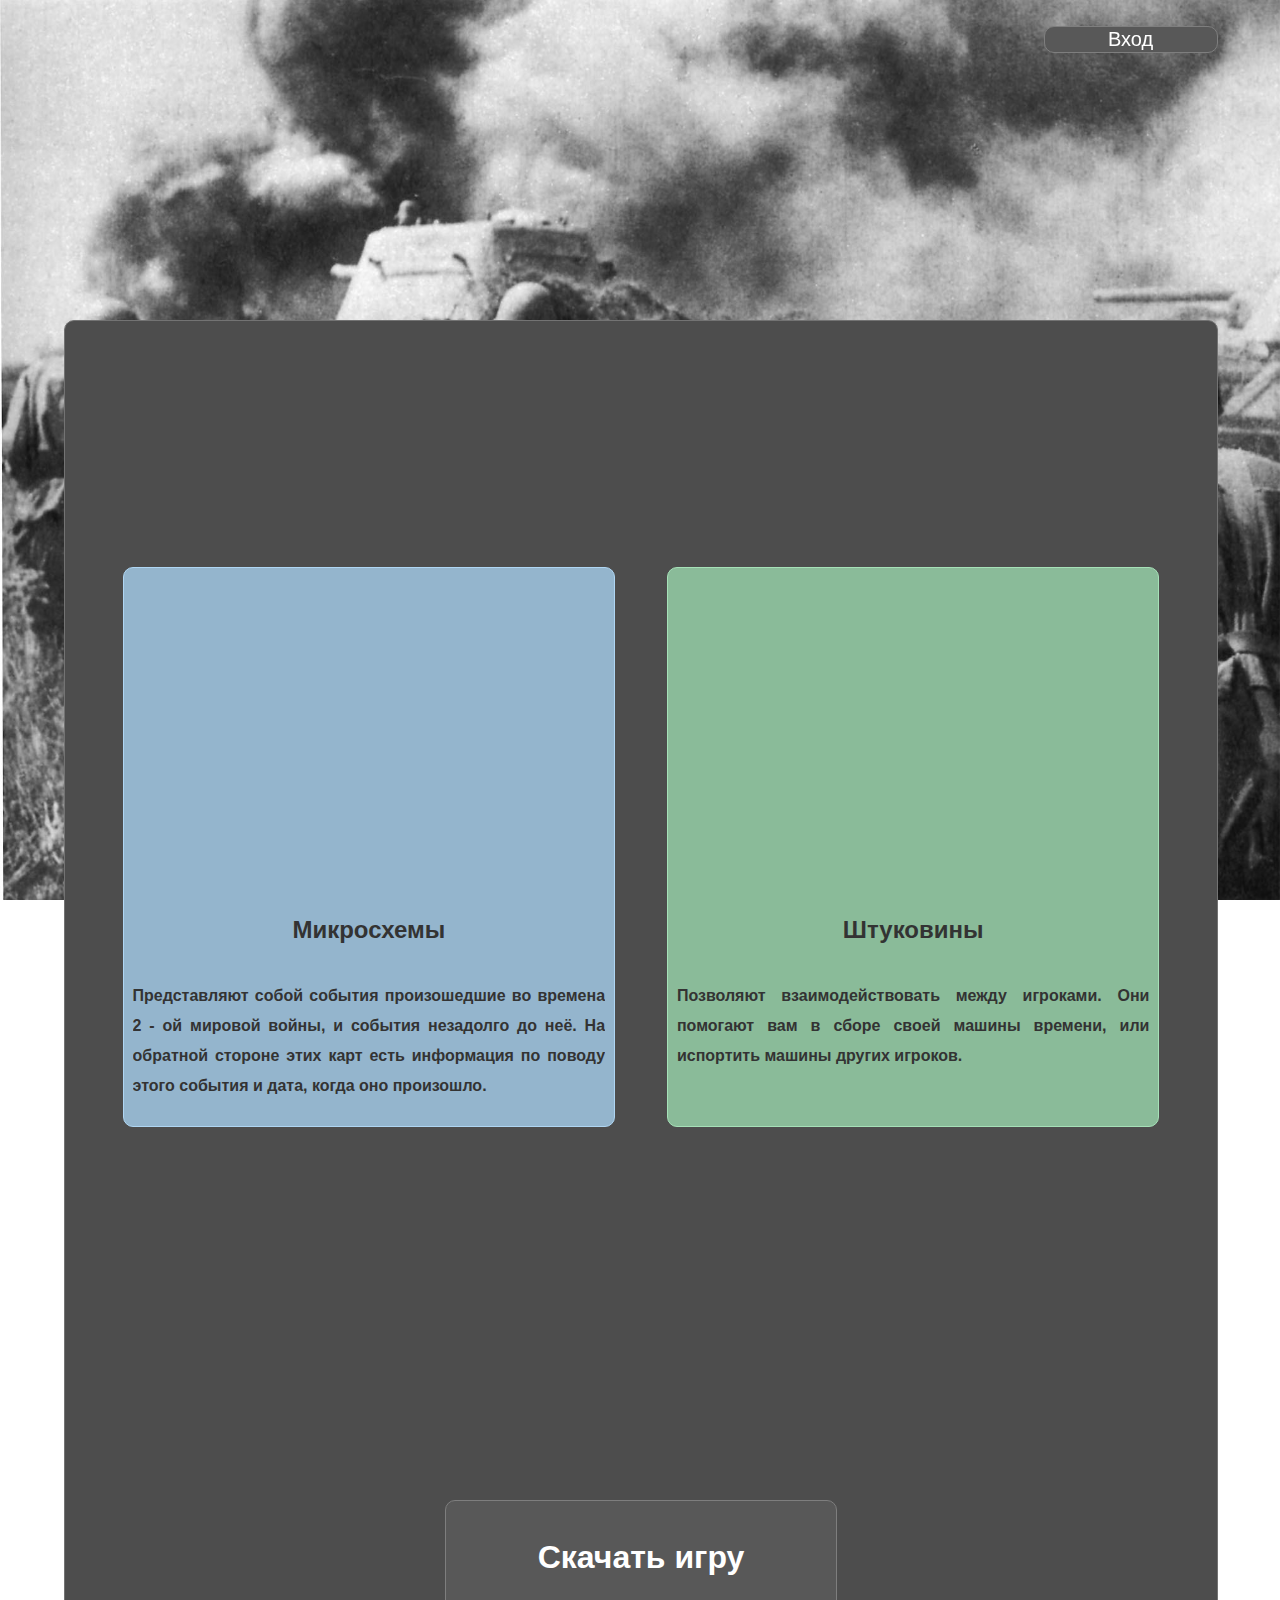
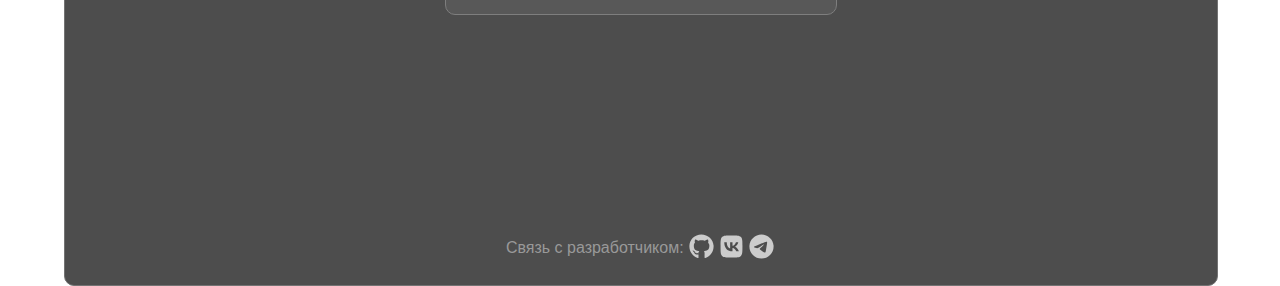
==== html/index.html @ d56ef1c2 "modified:   css/cards.css 	new file:   css/downloadGameButton.css 	new file:   css/footer.css 	modif" ====
<!DOCTYPE html>
<html lang="ru">
<head>
    <meta charset="UTF-8">
    <link rel="stylesheet" href="../css/downloadGameButton.css">
    <link rel="stylesheet" href="../css/footer.css">
    <link rel="stylesheet" href="../css/header.css"> <!-- стиль шапки -->
    <link rel="stylesheet" href="../css/style.css"> <!-- основные стили страницы -->
    <link rel="stylesheet" href="../css/cards.css"> <!-- стили блока карты и блоков внутри него -->
    <link rel="stylesheet" href="../css/animations.css"> <!-- анимации блоков(keyframes и анимации через js) -->
    <link rel="stylesheet" href="../css/zoom.css"> <!-- изменение размера текста при приближении внутри блока карты -->
    <link type="image/png" href=""> <!-- логотип -->
    <meta http-equiv="X-UA-Compatible" content="IE=edge">
    <meta name="viewport" content="width=device-width, initial-scale=1.0">
    <meta name="description" content="'Машина времени' - карточная игра"> <!-- Описание страницы -->
    <meta name="author" content="Кузнецов Семён"> <!-- указывает автора страницы -->
    <meta name="keywords" content="игры, настольная игра, карточная игра, вторая мировая война, скачать машина времени"> <!-- подсказки для посковой системы -->
    <title>Машина времени</title>
    <!-- скрипт для скачивания файла из проекта -->
    <script src="../js/downloadGame.js"></script>
    <script>
        function openLoginFile(fileName) {
            window.open(fileName);
        }
    </script>
</head>
<body>
    <!-- картинка на заднем фоне сайта -->
    <div id="BackI"></div>
    
    <div class="wrapper">
        <!-- шапка сайта -->
        <header>
            <form method="post" class="form-content">
                <div class="log-button-position">
                    <button type="button" class="login-button" name="login" onclick="openLoginFile('../php/login.php')">
                        <p>
                            Вход
                        </p>
                    </button>
                </div>
            </form>
        </header>

        <main>
            <!-- заголовок страницы -->
            <h1>Машина времени</h1>

            <!-- объявление блока с описанием игры -->
            <div class="description_of_the_game">
                <!-- объявление блока текста, для определения его позиции, чтобы анимации работали корректно  -->
                <div class="paragraph">
                    <p>
                        «Машина времени» - В этом приключении игроков закинули в 1936 - 1945 год, и чтобы выбраться нужно сложить исторические события в хронологический порядок, чтобы самый умный игрок вернулся домой.
                    </p>
                </div>
            </div>
            <!-- конец блока с описанием игры -->

            <!-- объявление блока карты, для размещения двух блоков внутри на одной линии -->
            <div class="cards">
                <!-- объявление блока микросхемы -->
                <div class="microchips _anim-items _anim-no-hide">
                    <!-- объявление блока для размещения картинки внутри -->
                    <div class="imgs">

                        <!-- объявлефяяние блока для центрирования картинок -->
                        <div class="img_to_center">
                            <!-- объявление блока для размещения картинки внутри -->
                            <div class="img_content">
                                <!-- добавление картинки -->
                                <img class="img_in_cards1" src="../img/1-1.png" alt="Вторжение Германии в Польшу">
                            </div>
                        </div>

                        <div class="img_to_center">
                            <div class="img_content">
                                <img class="img_in_cards2" src="../img/2-1.png" alt="Пакт Молотова-Риббентропа">
                            </div>
                        </div>

                    </div>
                    <!-- заголовок блока микросхемы -->
                    <h2 class="heading_2 _anim-items _anim-no-hide">Микросхемы</h2>
                    <div class="paragraph_1 _anim-items _anim-no-hide">
                        <p>
                            Представляют собой события произошедшие во времена 2 - ой мировой войны, и события незадолго до неё. На обратной стороне этих карт есть информация по поводу этого события и дата, когда оно произошло.
                        </p>
                    </div>
                </div>
                <!-- конец блока микросхемы -->

                <!-- объявление блока штуковины -->
                <div class="shtukovins _anim-items _anim-no-hide">
                    <div class="imgs">
                        <div class="img_to_center">
                            <div class="img_content">
                                <img class="img_in_cards3" src="../img/паяльник.png" alt="Паяльник">
                            </div>
                        </div>

                        <div class="img_to_center">
                            <div class="img_content">
                                <img class="img_in_cards4" src="../img/процессор.png" alt="Процессор">
                            </div>
                        </div>
                    </div>

                    <h2 class="heading_3 _anim-items _anim-no-hide">Штуковины</h2>
                    <div class="paragraph_2 _anim-items _anim-no-hide">
                        <p>
                            Позволяют взаимодействовать между игроками. Они помогают вам в сборе своей машины времени, или испортить машины других игроков.
                        </p>
                    </div>
                </div>
                <!-- конец блока штуковины -->
            </div>
            <!-- конец блока карты -->

            <!-- блок с правилами игры -->
            <div class="rules_of_the_game _anim-items _anim-no-hide">
                <h2 class="heading_4 _anim-items _anim-no-hide">Краткие правила игры</h2>
                <div class="paragraph_3 _anim-items _anim-no-hide">
                    <p>
                        В свой ход игрок берёт на выбор микросхему или штуковину. Может проверить работоспособность своей машины времени, если у игрока 3 или более карт, если хронологический порядок не правильный, то игрок сбрасывает карты микросхемы и использованные штуковины, также берёт 1 карту. Также штуковины можно использовать только в свой ход. Если игрок взял любую карту, ход заканчивается; проверить машину времени и использовать штуковину нельзя; если в штуковине прописано «играйте сразу», то нужно использовать её сразу, не обращая внимания на запрет.
                    </p>
                </div>
            </div>
            <!-- конец блока с правилами -->

            <!-- кнопка для скачивая файла -->
            <div class="download-btn-position">
                <button type="button" onclick="/* функция из downloadGame.js */downloadFile('../Game/тут должна быть игра.txt')" class="download-game">Скачать игру</button>
            </div>

            <footer>
                <nav>
                    <ul>
                        <span>Связь с разработчиком: </span>
                        <li><a href="https://github.com/Marhonde"><img src="../img/GitHub.svg" alt="GitHub" class="github"></a></li>
                        <li><a href="https://vk.com/marhonde"><img src="../img/vk.svg" alt="ВК"></a></li>
                        <li><a href="https://telegram.me/Marh0nde"><img src="../img/tg.svg" alt="Telegram"></a></li>
                        <!-- <span>Поддержка: </span>
                        <li><a href="mailto:SemenKuzer@mail.ru"><img src="img/email.svg" alt="Почта"></a></li> -->
                    </ul>
                </nav>
            </footer>
        </main>
        
    </div>
    </body>
    <!-- подключение скрипта чинящий текст в блоке карты при приближении -->
    <script src="../js/zoom.js"></script>
    <!-- подключение скрипта анимаций -->
    <script src="../js/animScroll.js"></script>
</body>
</html>
---- css/downloadGameButton.css ----
.download-btn-position {
    display: flex;
    justify-content: center;
    margin: 0 5% 0 5%;
}

/* кнопка скачивания игры */
.download-game {
    width: clamp(300px, 392.664px, 100%);
    height: 115px;
    flex-shrink: 0;
    /* filter: drop-shadow(0px 7px 0px #fff); */
    font-size: 32px;
    cursor: pointer;
    border-radius: 10px;
    border: 1px solid #7e7e7e;
    background: #585858;
    color: #fff;
    font-weight: bold;
    transition: all ease 0.2s;
}

.download-game:hover {
    background: #737373;
    border: 1px solid #999999;
    /* color: #fff; */
}
---- css/footer.css ----
footer {
    height: 250px;
    padding-bottom: 20px;
}

nav {
    display: flex;
    justify-content: center;
    align-items:end;
    height: 100%;
}

nav ul {
    display: flex;
    justify-content: center;
    list-style-type: none;
    margin: 0;
    padding: 0;
    width: 100%;
}

nav span {
    display: flex;
    margin: 0 2.5px 0 0;
    align-items: center;
    color: #999999;
}

nav li {
    display: inline;
}

footer img {
    width: 25px;
    height: 25px;
    margin: 2.5px;
}
---- css/header.css ----
/* header {
    /* display: flex; 
    width: 100%;
    height: 8.5vh;
    position: absolute;
    background: #4d4d4d;
    color: #fff;
    border-bottom: 1px solid #737373;
    /* position: fixed; 
} */

.form-content {
    position: relative;
    float: right;
    width: 40%;
    height: 100%;
    /* max-height: 100%; */
}

/* .btn-position {
    height: auto;
} */

.login-button {
    /* display: flex;
    position: relative; */
    float: right;
    font-size: 20px;
    font-weight: bold;
    color: #fff;
    width: 140px;
    height: 27px;
    margin: 5% 12.2% 0 0 ;
    max-height: max-content;
    width: 174px;
    height: 43px;
    /* padding: 0 0 20px 0; */
    border: 1px solid #7e7e7e;
    background: #585858;
    /* background: #4D4D4D;
    border: 1px solid #737373; */
    border-radius: 10px;
    cursor: pointer;
    transition: all ease 0.2s;
}

.login-button:hover {
    background: #737373;
    border: 1px solid #999999;
}

.login-button p {
    margin: 0;
    color: #FFF;
    font-size: 20px;
    font-style: normal;
    font-weight: 400;
    line-height: normal;
}
---- css/style.css ----
/* импортириуем шрифт */
/* @import url('https://fonts.googleapis.com/css2?family=Roboto:ital,wght@0,300;0,700;1,300;1,700&display=swap'); */

/* применяем его ко всем объектам */
* {
    font-family: 'Roboto', sans-serif;
}

body {
    margin: 0;
    /* height: 2000px; */
}

/* свойства картинки на заднем фоне */
#BackI {
    background-image: url(../img/1-15.jpg);
    height: 100vh;
    width: 100vw;
    object-fit: cover;
    background-size: cover;
    position: fixed;
    /* margin-top: 80px; */
}

/* свойства основного блока */
main {
    position: absolute;
    width: calc(100% - 10%);
    /* height: 2000px; */
    margin: 25% 5% 0 5%;
    background-color: #4d4d4d;
    border: 1px solid #737373;
    color: #fff;
    font-size: 16px;
    border-radius: 10px;
    /* padding-bottom: 100px; */
    /* box-shadow: -4px -4px 6px rgba(0, 0, 0, 0.2); */
    /* flex-direction: column; */
}

/* свойства блока описания игры */
.description_of_the_game {
    position: relative;
    width: calc(95%-5%);
    padding: 10px 15px 10px;
    background: #DDDDDD;
    border: 1px solid #ffffff;
    color: #333;
    margin-left: 5%;
    margin-right: 5%;
    text-align: justify;
    /* word-spacing: 5px; */
    line-height: 30px;
    font-weight: bold;
    border-radius: 10px;
    max-width: 100%;
    opacity: 0;
    animation: slide-up 0.8s forwards 0.3s;
}

/* свойства блока правил игры */
.rules_of_the_game {
    position: relative;
    width: calc(95%-5%);
    padding: 10px 15px 10px;
    background: #DDDDDD;
    border: 1px solid #ffffff;
    color: #333;
    margin: 5%;
    text-align: justify;
    /* word-spacing: 5px; */
    line-height: 30px;
    border-radius: 10px;
    max-width: 100%;
    font-weight: bold;
}
---- css/cards.css ----
.cards {
    position: relative;
    display: flex;
    width: calc(100% - 10%);
    margin: 0 5% 0 5%;
    flex-direction: row;
}

.heading_2, .heading_3 {
    text-align: center;
}

.microchips, .shtukovins {
    position: relative;
    width: calc(40% - 5%);
    padding: 9px;
    margin-top: 5%;
    margin-right: 5%;
    text-align: justify;
    color: #333;
    border-radius: 10px;
    flex: 1;
    font-size: 16px;
    font-weight: bold;
    /* word-spacing: 5px; */
    line-height: 30px;
}

.shtukovins {
    background: #8abb99;
    border: 1px solid #a6e1b8;
    margin-right: 0;
}

.microchips {
    background: #94b5cd;
    border: 1px solid #afd6f3;
}

.imgs {
    /* position: relative; */
    display: flex;
    flex-direction: row;
    justify-content: center;
}

.img_to_center {
    width: 50%;
    display: flex;
    flex-direction: row;
    justify-content: center;

}

.img_content {
    flex-direction: row;
    width: 50%;
    /* position:fixed ; */
    max-width: 300px;
    display: flex;
    /* width: 100%; */
    /* width: 164.13px;
    height: 236.84px; */
    margin: 2% 0 0 0;
    justify-content: center;
}

.img_in_cards1, .img_in_cards2, .img_in_cards3, .img_in_cards4 {
    width: 180%;
    /* max-width: 3000px; */
    /* width: 164.13px;
    height: 236.84px; */
    margin: 6% 2.5% 0;
    /* padding: 0 0 0 10%; */
}
---- css/animations.css ----
/* css анимации */
@keyframes slide-up {
    0% {
        transform: translate(0, 70px);
    }
    100% {
        transform: translate(0, 0);
        opacity: 1;
    }
}

h1 {
    text-align: center;
    opacity: 0;
    animation: slide-up 0.8s forwards ;
}

.paragraph {
    overflow: hidden;
    opacity: 0;
    animation: slide-up 0.8s forwards 0.3s;
}

.img_in_cards1 {
    opacity: 0;
    animation: slide-up 0.8s forwards 1s;
}

.img_in_cards2 {
    opacity: 0;
    animation: slide-up 0.8s forwards 1.2s;
}

.img_in_cards3 {
    opacity: 0;
    animation: slide-up 0.8s forwards 1.4s;
}

.img_in_cards4 {
    opacity: 0;
    animation: slide-up 0.8s forwards 1.6s;
}


/* js анимации */
.rules_of_the_game, .microchips, .shtukovins {
    opacity: 0;
    transform: translate(0, 70px);
    transition: all 0.8s ease 0s;
}

.heading_2, .heading_3, .paragraph_1, .paragraph_2 {
    opacity: 0;
    overflow: hidden;
    transform: translate(0, 70px);
    transition: all 0.8s ease 0s;
}

.heading_2._active {
    opacity: 1;
    transform: translate(0, 0);
    transition: all 0.8s ease 0.5s;
}

.heading_3._active {
    opacity: 1;
    transform: translate(0, 0);
    transition: all 0.8s ease 1s;
}

.paragraph_1._active {
    opacity: 1;
    transform: translate(0, 0);
    transition: all 0.8s ease 0.7s;
}

.paragraph_2._active {
    opacity: 1;
    transform: translate(0, 0);
    transition: all 0.8s ease 1.2s;
}

.heading_4 {
    text-align: center;
    opacity: 0;
    transform: translate(0, 70px);
    transition: all 0.8s ease 0s;
}

.paragraph_3 {
    opacity: 0;
    transform: translate(0, 70px);
    transition: all 0.8s ease 0s;
}

.paragraph_3._active {
    opacity: 1;
    transform: translate(0, 0);
    transition: all 0.8s ease 0.4s;
}

.rules_of_the_game._active, .heading_4._active, .microchips._active, .shtukovins._active {
    opacity: 1;
    transform: translate(0, 0);
    transition: all 0.8s ease 0s;
}
---- css/zoom.css ----
.paragraph_1._zoom5, .paragraph_2._zoom5 {
    font-size: 13px;
}

.heading_2._zoom5h, .heading_3._zoom5h {
    font-size: 20px;
    transition: all 0s ease 0s;
}

.microchips._zoomPadd, .shtukovins._zoomPadd {
    padding: 5px;
    transition: all 0s ease 0s;
}

.microchips._newActive, .shtukovins._newActive, .paragraph_1._newActive, .paragraph_2._newActive, .heading_2._newActive, .heading_3._newActive {
    opacity: 1;
    transform: translate(0, 0);
    transition: none;
}
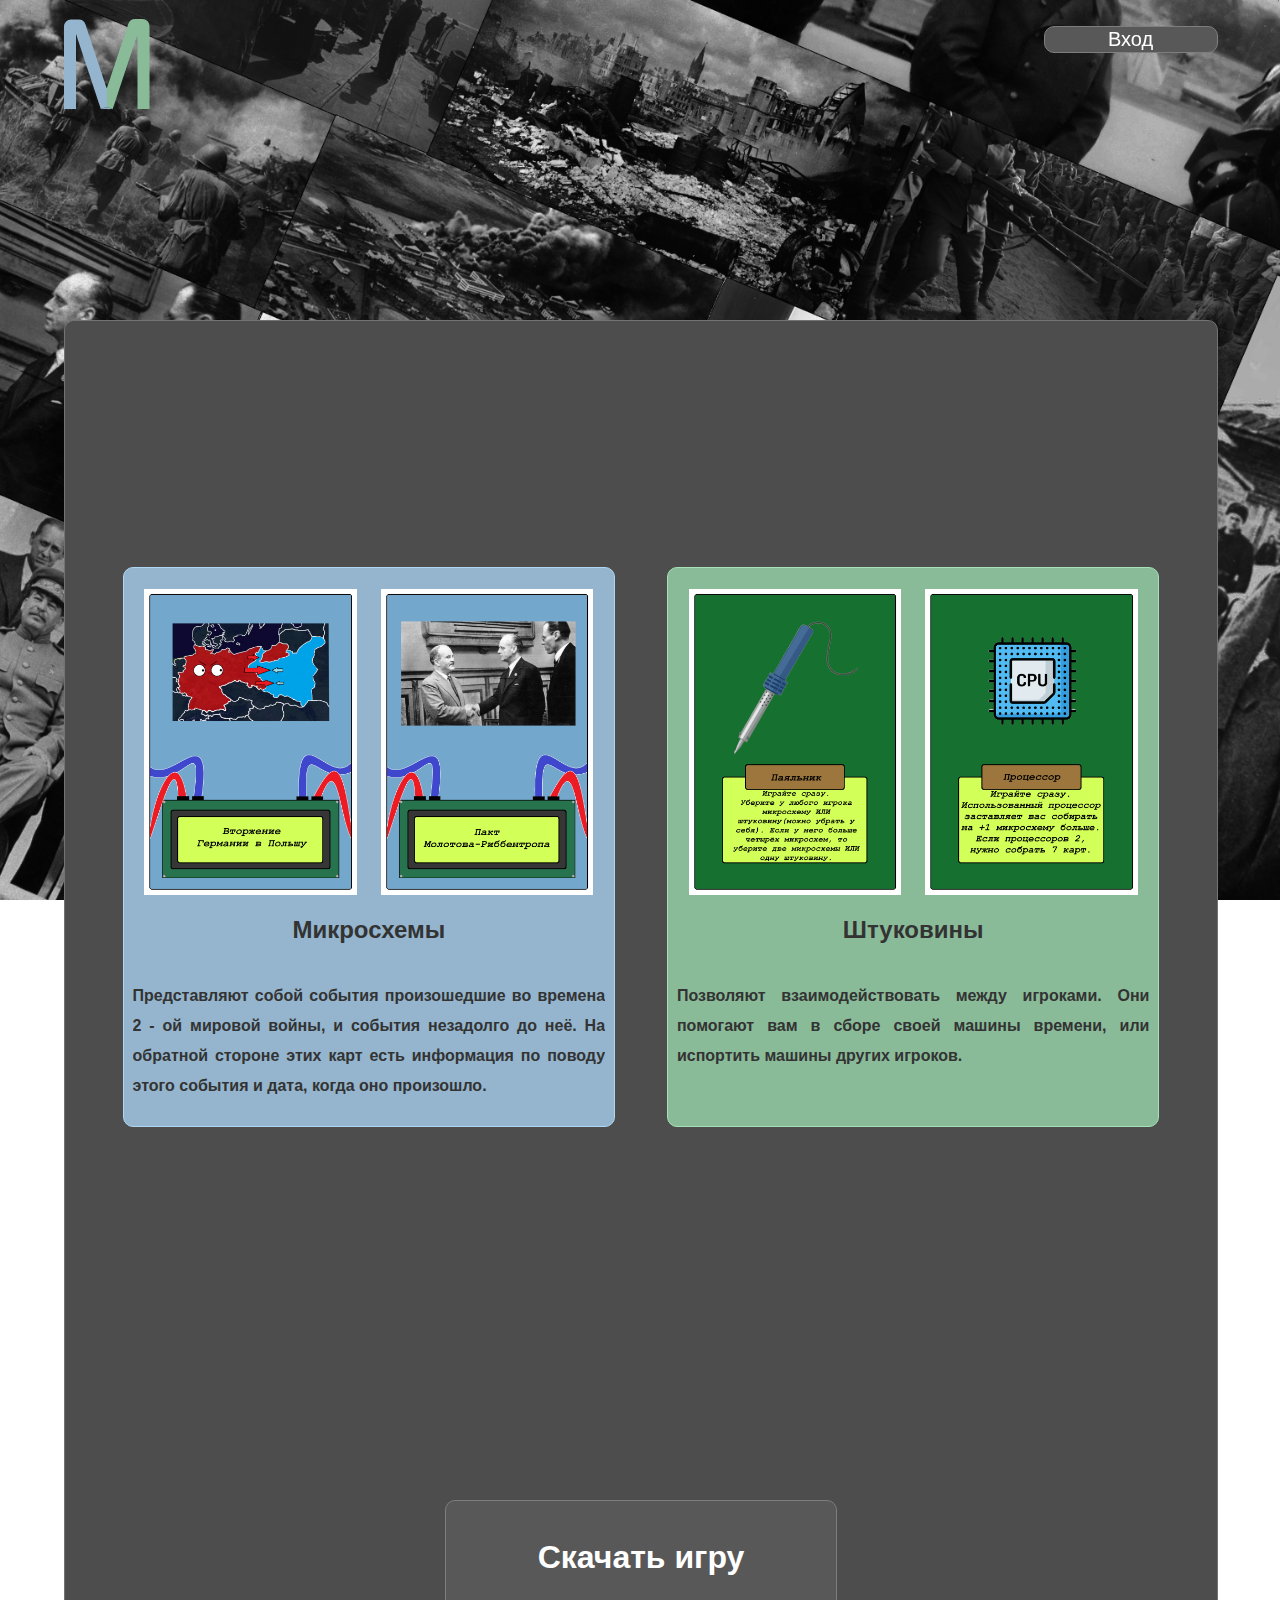
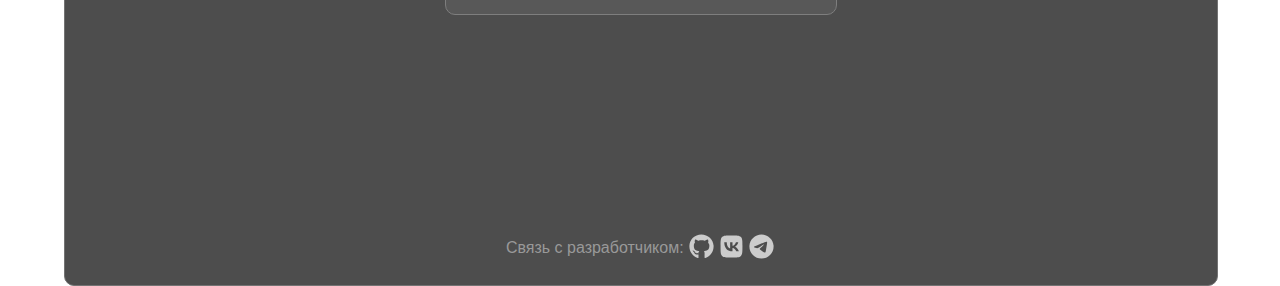
==== commit f3f93908: "modified:   .gitignore 	modified:   css/animations.css 	modified:   css/footer.css 	modified:   css/" ====
--- a/html/index.html
+++ b/html/index.html
@@ -6,10 +6,10 @@
     <link rel="stylesheet" href="../css/footer.css">
     <link rel="stylesheet" href="../css/header.css"> <!-- стиль шапки -->
     <link rel="stylesheet" href="../css/style.css"> <!-- основные стили страницы -->
+    <link rel="stylesheet" href="../css/animations.css"> <!-- анимации блоков(keyframes и анимации через js) -->
     <link rel="stylesheet" href="../css/cards.css"> <!-- стили блока карты и блоков внутри него -->
-    <link rel="stylesheet" href="../css/animations.css"> <!-- анимации блоков(keyframes и анимации через js) -->
     <link rel="stylesheet" href="../css/zoom.css"> <!-- изменение размера текста при приближении внутри блока карты -->
-    <link type="image/png" href=""> <!-- логотип -->
+    <link rel="icon" type="image/png" href="../img/Logo.png"> <!-- логотип -->
     <meta http-equiv="X-UA-Compatible" content="IE=edge">
     <meta name="viewport" content="width=device-width, initial-scale=1.0">
     <meta name="description" content="'Машина времени' - карточная игра"> <!-- Описание страницы -->
@@ -19,7 +19,7 @@
     <!-- скрипт для скачивания файла из проекта -->
     <script src="../js/downloadGame.js"></script>
     <script>
-        function openLoginFile(fileName) {
+        function openFile(fileName) {
             window.open(fileName);
         }
     </script>
@@ -31,9 +31,19 @@
     <div class="wrapper">
         <!-- шапка сайта -->
         <header>
+            <div class="svg-pos">
+                <svg width="86" height="90" viewBox="0 0 86 90" fill="none" xmlns="http://www.w3.org/2000/svg">
+                    <path d="M6 90V7.5C6 6.94772 6.44772 6.5 7 6.5H14.7778C15.2089 6.5 15.5915 6.77628 15.7271 7.18552L42.5 88" stroke="#94B5CD" stroke-width="12"/>
+                    <path d="M79.5 90V7C79.5 6.44772 79.0523 6 78.5 6H70.9852C70.5545 6 70.1722 6.27578 70.0363 6.6845L43 88" stroke="#8ABB99" stroke-width="12"/>
+                    <rect x="37" y="69" width="5.8" height="19" fill="#94B5CD"/>
+                    <path d="M42.8425 87.8859V89.8859H36.7734L42.8425 87.8859Z" fill="#94B5CD"/>
+                    <path d="M42.6956 87.8986V89.8986H48.6956L42.6956 87.8986Z" fill="#94B5CD"/>
+                </svg>
+            </div>
+
             <form method="post" class="form-content">
                 <div class="log-button-position">
-                    <button type="button" class="login-button" name="login" onclick="openLoginFile('../php/login.php')">
+                    <button type="button" class="login-button" name="login" onclick="openFile('../html/login.html')">
                         <p>
                             Вход
                         </p>
@@ -69,13 +79,13 @@
                             <!-- объявление блока для размещения картинки внутри -->
                             <div class="img_content">
                                 <!-- добавление картинки -->
-                                <img class="img_in_cards1" src="../img/1-1.png" alt="Вторжение Германии в Польшу">
+                                <img class="img_in_cards1 _anim-items _anim-no-hide" src="../img/1-1.png" alt="Вторжение Германии в Польшу">
                             </div>
                         </div>
 
                         <div class="img_to_center">
                             <div class="img_content">
-                                <img class="img_in_cards2" src="../img/2-1.png" alt="Пакт Молотова-Риббентропа">
+                                <img class="img_in_cards2 _anim-items _anim-no-hide" src="../img/2-1.png" alt="Пакт Молотова-Риббентропа">
                             </div>
                         </div>
 
@@ -95,13 +105,13 @@
                     <div class="imgs">
                         <div class="img_to_center">
                             <div class="img_content">
-                                <img class="img_in_cards3" src="../img/паяльник.png" alt="Паяльник">
+                                <img class="img_in_cards3 _anim-items _anim-no-hide" src="../img/паяльник.png" alt="Паяльник">
                             </div>
                         </div>
 
                         <div class="img_to_center">
                             <div class="img_content">
-                                <img class="img_in_cards4" src="../img/процессор.png" alt="Процессор">
+                                <img class="img_in_cards4 _anim-items _anim-no-hide" src="../img/процессор.png" alt="Процессор">
                             </div>
                         </div>
                     </div>
@@ -137,9 +147,30 @@
                 <nav>
                     <ul>
                         <span>Связь с разработчиком: </span>
-                        <li><a href="https://github.com/Marhonde"><img src="../img/GitHub.svg" alt="GitHub" class="github"></a></li>
-                        <li><a href="https://vk.com/marhonde"><img src="../img/vk.svg" alt="ВК"></a></li>
-                        <li><a href="https://telegram.me/Marh0nde"><img src="../img/tg.svg" alt="Telegram"></a></li>
+
+                        <li>
+                            <a href="https://github.com/Marhonde" title="GitHub">
+                                <svg xmlns="http://www.w3.org/2000/svg" height="16" width="15.5" viewBox="0 0 496 512">
+                                    <path d="M165.9 397.4c0 2-2.3 3.6-5.2 3.6-3.3 .3-5.6-1.3-5.6-3.6 0-2 2.3-3.6 5.2-3.6 3-.3 5.6 1.3 5.6 3.6zm-31.1-4.5c-.7 2 1.3 4.3 4.3 4.9 2.6 1 5.6 0 6.2-2s-1.3-4.3-4.3-5.2c-2.6-.7-5.5 .3-6.2 2.3zm44.2-1.7c-2.9 .7-4.9 2.6-4.6 4.9 .3 2 2.9 3.3 5.9 2.6 2.9-.7 4.9-2.6 4.6-4.6-.3-1.9-3-3.2-5.9-2.9zM244.8 8C106.1 8 0 113.3 0 252c0 110.9 69.8 205.8 169.5 239.2 12.8 2.3 17.3-5.6 17.3-12.1 0-6.2-.3-40.4-.3-61.4 0 0-70 15-84.7-29.8 0 0-11.4-29.1-27.8-36.6 0 0-22.9-15.7 1.6-15.4 0 0 24.9 2 38.6 25.8 21.9 38.6 58.6 27.5 72.9 20.9 2.3-16 8.8-27.1 16-33.7-55.9-6.2-112.3-14.3-112.3-110.5 0-27.5 7.6-41.3 23.6-58.9-2.6-6.5-11.1-33.3 2.6-67.9 20.9-6.5 69 27 69 27 20-5.6 41.5-8.5 62.8-8.5s42.8 2.9 62.8 8.5c0 0 48.1-33.6 69-27 13.7 34.7 5.2 61.4 2.6 67.9 16 17.7 25.8 31.5 25.8 58.9 0 96.5-58.9 104.2-114.8 110.5 9.2 7.9 17 22.9 17 46.4 0 33.7-.3 75.4-.3 83.6 0 6.5 4.6 14.4 17.3 12.1C428.2 457.8 496 362.9 496 252 496 113.3 383.5 8 244.8 8zM97.2 352.9c-1.3 1-1 3.3 .7 5.2 1.6 1.6 3.9 2.3 5.2 1 1.3-1 1-3.3-.7-5.2-1.6-1.6-3.9-2.3-5.2-1zm-10.8-8.1c-.7 1.3 .3 2.9 2.3 3.9 1.6 1 3.6 .7 4.3-.7 .7-1.3-.3-2.9-2.3-3.9-2-.6-3.6-.3-4.3 .7zm32.4 35.6c-1.6 1.3-1 4.3 1.3 6.2 2.3 2.3 5.2 2.6 6.5 1 1.3-1.3 .7-4.3-1.3-6.2-2.2-2.3-5.2-2.6-6.5-1zm-11.4-14.7c-1.6 1-1.6 3.6 0 5.9 1.6 2.3 4.3 3.3 5.6 2.3 1.6-1.3 1.6-3.9 0-6.2-1.4-2.3-4-3.3-5.6-2z"/>
+                                </svg>
+                            </a>
+                        </li>
+
+                        <li>
+                            <a href="https://vk.com/marhonde" title="VKontakte">
+                                <svg xmlns="http://www.w3.org/2000/svg" height="16" width="14" viewBox="0 0 448 512">
+                                    <path d="M31.5 63.5C0 95 0 145.7 0 247V265C0 366.3 0 417 31.5 448.5C63 480 113.7 480 215 480H233C334.3 480 385 480 416.5 448.5C448 417 448 366.3 448 265V247C448 145.7 448 95 416.5 63.5C385 32 334.3 32 233 32H215C113.7 32 63 32 31.5 63.5zM75.6 168.3H126.7C128.4 253.8 166.1 290 196 297.4V168.3H244.2V242C273.7 238.8 304.6 205.2 315.1 168.3H363.3C359.3 187.4 351.5 205.6 340.2 221.6C328.9 237.6 314.5 251.1 297.7 261.2C316.4 270.5 332.9 283.6 346.1 299.8C359.4 315.9 369 334.6 374.5 354.7H321.4C316.6 337.3 306.6 321.6 292.9 309.8C279.1 297.9 262.2 290.4 244.2 288.1V354.7H238.4C136.3 354.7 78 284.7 75.6 168.3z"/>
+                                </svg>
+                            </a>
+                        </li>
+
+                        <li>
+                            <a href="https://telegram.me/Marh0nde" title="Telegram">
+                                <svg xmlns="http://www.w3.org/2000/svg" height="16" width="15.5" viewBox="0 0 496 512" >
+                                    <path d="M248 8C111 8 0 119 0 256S111 504 248 504 496 393 496 256 385 8 248 8zM363 176.7c-3.7 39.2-19.9 134.4-28.1 178.3-3.5 18.6-10.3 24.8-16.9 25.4-14.4 1.3-25.3-9.5-39.3-18.7-21.8-14.3-34.2-23.2-55.3-37.2-24.5-16.1-8.6-25 5.3-39.5 3.7-3.8 67.1-61.5 68.3-66.7 .2-.7 .3-3.1-1.2-4.4s-3.6-.8-5.1-.5q-3.3 .7-104.6 69.1-14.8 10.2-26.9 9.9c-8.9-.2-25.9-5-38.6-9.1-15.5-5-27.9-7.7-26.8-16.3q.8-6.7 18.5-13.7 108.4-47.2 144.6-62.3c68.9-28.6 83.2-33.6 92.5-33.8 2.1 0 6.6 .5 9.6 2.9a10.5 10.5 0 0 1 3.5 6.7A43.8 43.8 0 0 1 363 176.7z"/>
+                                </svg>
+                            </a>
+                        </li>
                         <!-- <span>Поддержка: </span>
                         <li><a href="mailto:SemenKuzer@mail.ru"><img src="img/email.svg" alt="Почта"></a></li> -->
                     </ul>
@@ -148,10 +179,9 @@
         </main>
         
     </div>
-    </body>
+</body>
+    <!-- подключение скрипта анимаций -->
+    <script src="../js/animScroll.js"></script>
     <!-- подключение скрипта чинящий текст в блоке карты при приближении -->
     <script src="../js/zoom.js"></script>
-    <!-- подключение скрипта анимаций -->
-    <script src="../js/animScroll.js"></script>
-</body>
 </html>--- a/css/footer.css
+++ b/css/footer.css
@@ -30,8 +30,14 @@
     display: inline;
 }
 
-footer img {
+footer svg {
     width: 25px;
     height: 25px;
     margin: 2.5px;
+    fill: #cccccc;
+    transition: all ease 0.2s;
+}
+
+footer svg:hover {
+    fill: #fff;
 }--- a/css/header.css
+++ b/css/header.css
@@ -1,13 +1,7 @@
-/* header {
-    /* display: flex; 
-    width: 100%;
-    height: 8.5vh;
+.svg-pos {
     position: absolute;
-    background: #4d4d4d;
-    color: #fff;
-    border-bottom: 1px solid #737373;
-    /* position: fixed; 
-} */
+    margin: 1.5% 0 0 5%;
+}
 
 .form-content {
     position: relative;
@@ -16,10 +10,6 @@
     height: 100%;
     /* max-height: 100%; */
 }
-
-/* .btn-position {
-    height: auto;
-} */
 
 .login-button {
     /* display: flex;
--- a/css/style.css
+++ b/css/style.css
@@ -13,7 +13,7 @@
 
 /* свойства картинки на заднем фоне */
 #BackI {
-    background-image: url(../img/1-15.jpg);
+    background-image: url(../img/BackgroundImage.png);
     height: 100vh;
     width: 100vw;
     object-fit: cover;
--- a/css/animations.css
+++ b/css/animations.css
@@ -20,7 +20,7 @@
     opacity: 0;
     animation: slide-up 0.8s forwards 0.3s;
 }
-
+/* 
 .img_in_cards1 {
     opacity: 0;
     animation: slide-up 0.8s forwards 1s;
@@ -39,7 +39,7 @@
 .img_in_cards4 {
     opacity: 0;
     animation: slide-up 0.8s forwards 1.6s;
-}
+} */
 
 
 /* js анимации */
@@ -55,6 +55,8 @@
     transform: translate(0, 70px);
     transition: all 0.8s ease 0s;
 }
+
+
 
 .heading_2._active {
     opacity: 1;
@@ -103,4 +105,37 @@
     opacity: 1;
     transform: translate(0, 0);
     transition: all 0.8s ease 0s;
+}
+
+
+
+
+.img_in_cards1, .img_in_cards2, .img_in_cards3, .img_in_cards4 {
+    opacity: 0;
+    transform: translate(0, 70px);
+    transition: all 0.8s ease 0s;
+}
+
+.img_in_cards1._active {
+    opacity: 1;
+    transform: translate(0, 0);
+    transition: all 0.8s ease 0.2s;
+}
+
+.img_in_cards2._active {
+    opacity: 1;
+    transform: translate(0, 0);
+    transition: all 0.8s ease 0.35s;
+}
+
+.img_in_cards3._active {
+    opacity: 1;
+    transform: translate(0, 0);
+    transition: all 0.8s ease 0.45s;
+}
+
+.img_in_cards4._active {
+    opacity: 1;
+    transform: translate(0, 0);
+    transition: all 0.8s ease 0.55s;
 }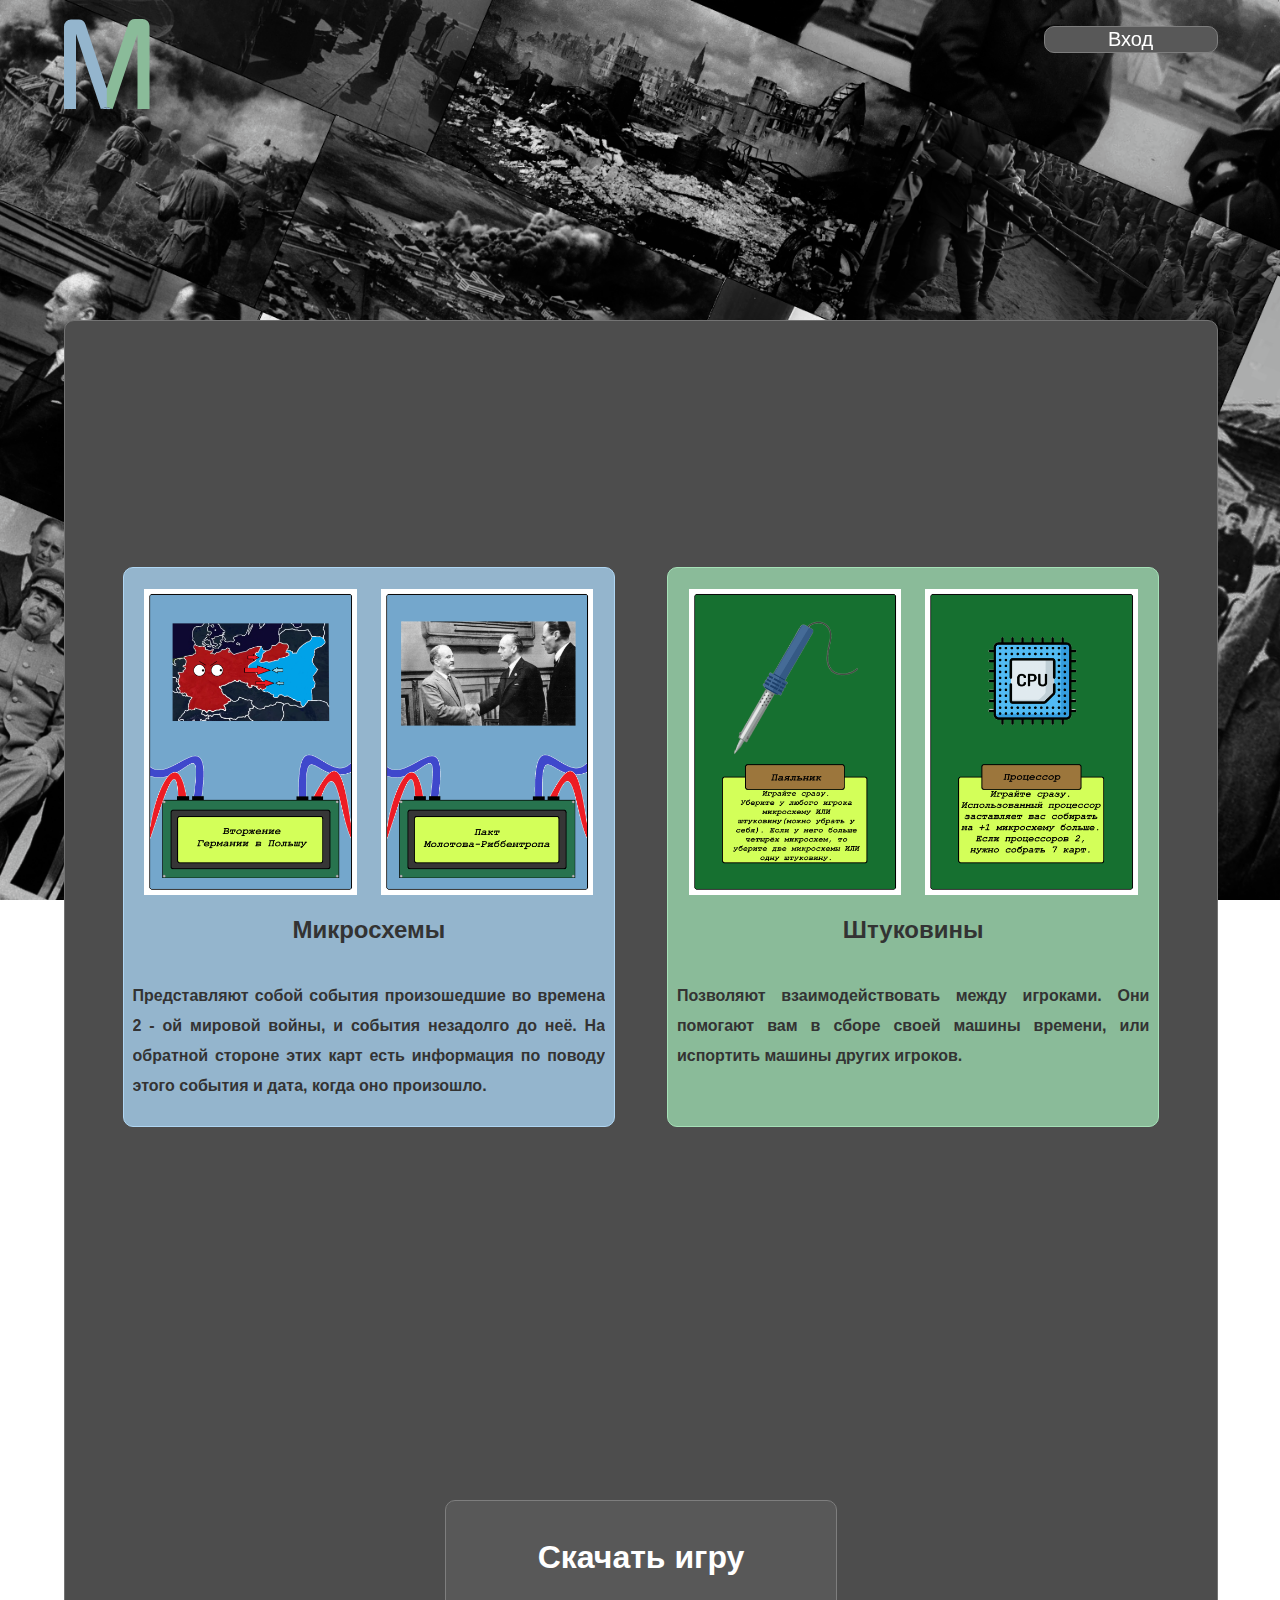
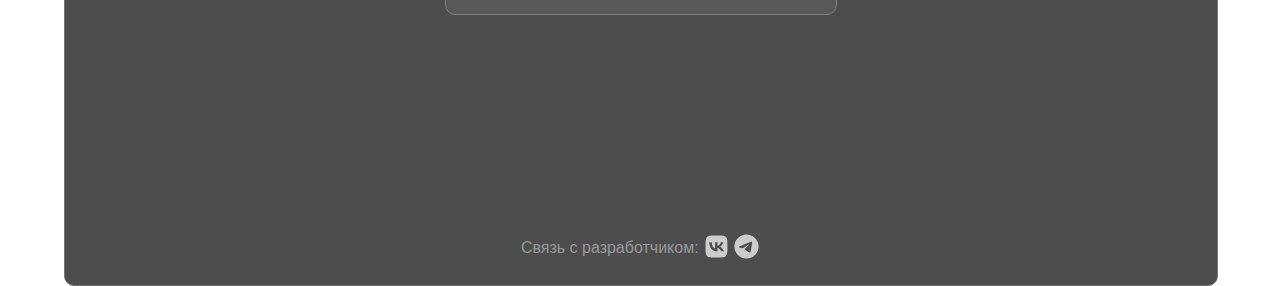
==== commit 4dcaebeb: "modified:   .gitignore 	modified:   html/index.html 	modified:   html/login.html 	new file:   html/r" ====
--- a/html/index.html
+++ b/html/index.html
@@ -148,13 +148,13 @@
                     <ul>
                         <span>Связь с разработчиком: </span>
 
-                        <li>
+                        <!-- <li>
                             <a href="https://github.com/Marhonde" title="GitHub">
                                 <svg xmlns="http://www.w3.org/2000/svg" height="16" width="15.5" viewBox="0 0 496 512">
                                     <path d="M165.9 397.4c0 2-2.3 3.6-5.2 3.6-3.3 .3-5.6-1.3-5.6-3.6 0-2 2.3-3.6 5.2-3.6 3-.3 5.6 1.3 5.6 3.6zm-31.1-4.5c-.7 2 1.3 4.3 4.3 4.9 2.6 1 5.6 0 6.2-2s-1.3-4.3-4.3-5.2c-2.6-.7-5.5 .3-6.2 2.3zm44.2-1.7c-2.9 .7-4.9 2.6-4.6 4.9 .3 2 2.9 3.3 5.9 2.6 2.9-.7 4.9-2.6 4.6-4.6-.3-1.9-3-3.2-5.9-2.9zM244.8 8C106.1 8 0 113.3 0 252c0 110.9 69.8 205.8 169.5 239.2 12.8 2.3 17.3-5.6 17.3-12.1 0-6.2-.3-40.4-.3-61.4 0 0-70 15-84.7-29.8 0 0-11.4-29.1-27.8-36.6 0 0-22.9-15.7 1.6-15.4 0 0 24.9 2 38.6 25.8 21.9 38.6 58.6 27.5 72.9 20.9 2.3-16 8.8-27.1 16-33.7-55.9-6.2-112.3-14.3-112.3-110.5 0-27.5 7.6-41.3 23.6-58.9-2.6-6.5-11.1-33.3 2.6-67.9 20.9-6.5 69 27 69 27 20-5.6 41.5-8.5 62.8-8.5s42.8 2.9 62.8 8.5c0 0 48.1-33.6 69-27 13.7 34.7 5.2 61.4 2.6 67.9 16 17.7 25.8 31.5 25.8 58.9 0 96.5-58.9 104.2-114.8 110.5 9.2 7.9 17 22.9 17 46.4 0 33.7-.3 75.4-.3 83.6 0 6.5 4.6 14.4 17.3 12.1C428.2 457.8 496 362.9 496 252 496 113.3 383.5 8 244.8 8zM97.2 352.9c-1.3 1-1 3.3 .7 5.2 1.6 1.6 3.9 2.3 5.2 1 1.3-1 1-3.3-.7-5.2-1.6-1.6-3.9-2.3-5.2-1zm-10.8-8.1c-.7 1.3 .3 2.9 2.3 3.9 1.6 1 3.6 .7 4.3-.7 .7-1.3-.3-2.9-2.3-3.9-2-.6-3.6-.3-4.3 .7zm32.4 35.6c-1.6 1.3-1 4.3 1.3 6.2 2.3 2.3 5.2 2.6 6.5 1 1.3-1.3 .7-4.3-1.3-6.2-2.2-2.3-5.2-2.6-6.5-1zm-11.4-14.7c-1.6 1-1.6 3.6 0 5.9 1.6 2.3 4.3 3.3 5.6 2.3 1.6-1.3 1.6-3.9 0-6.2-1.4-2.3-4-3.3-5.6-2z"/>
                                 </svg>
                             </a>
-                        </li>
+                        </li> -->
 
                         <li>
                             <a href="https://vk.com/marhonde" title="VKontakte">
